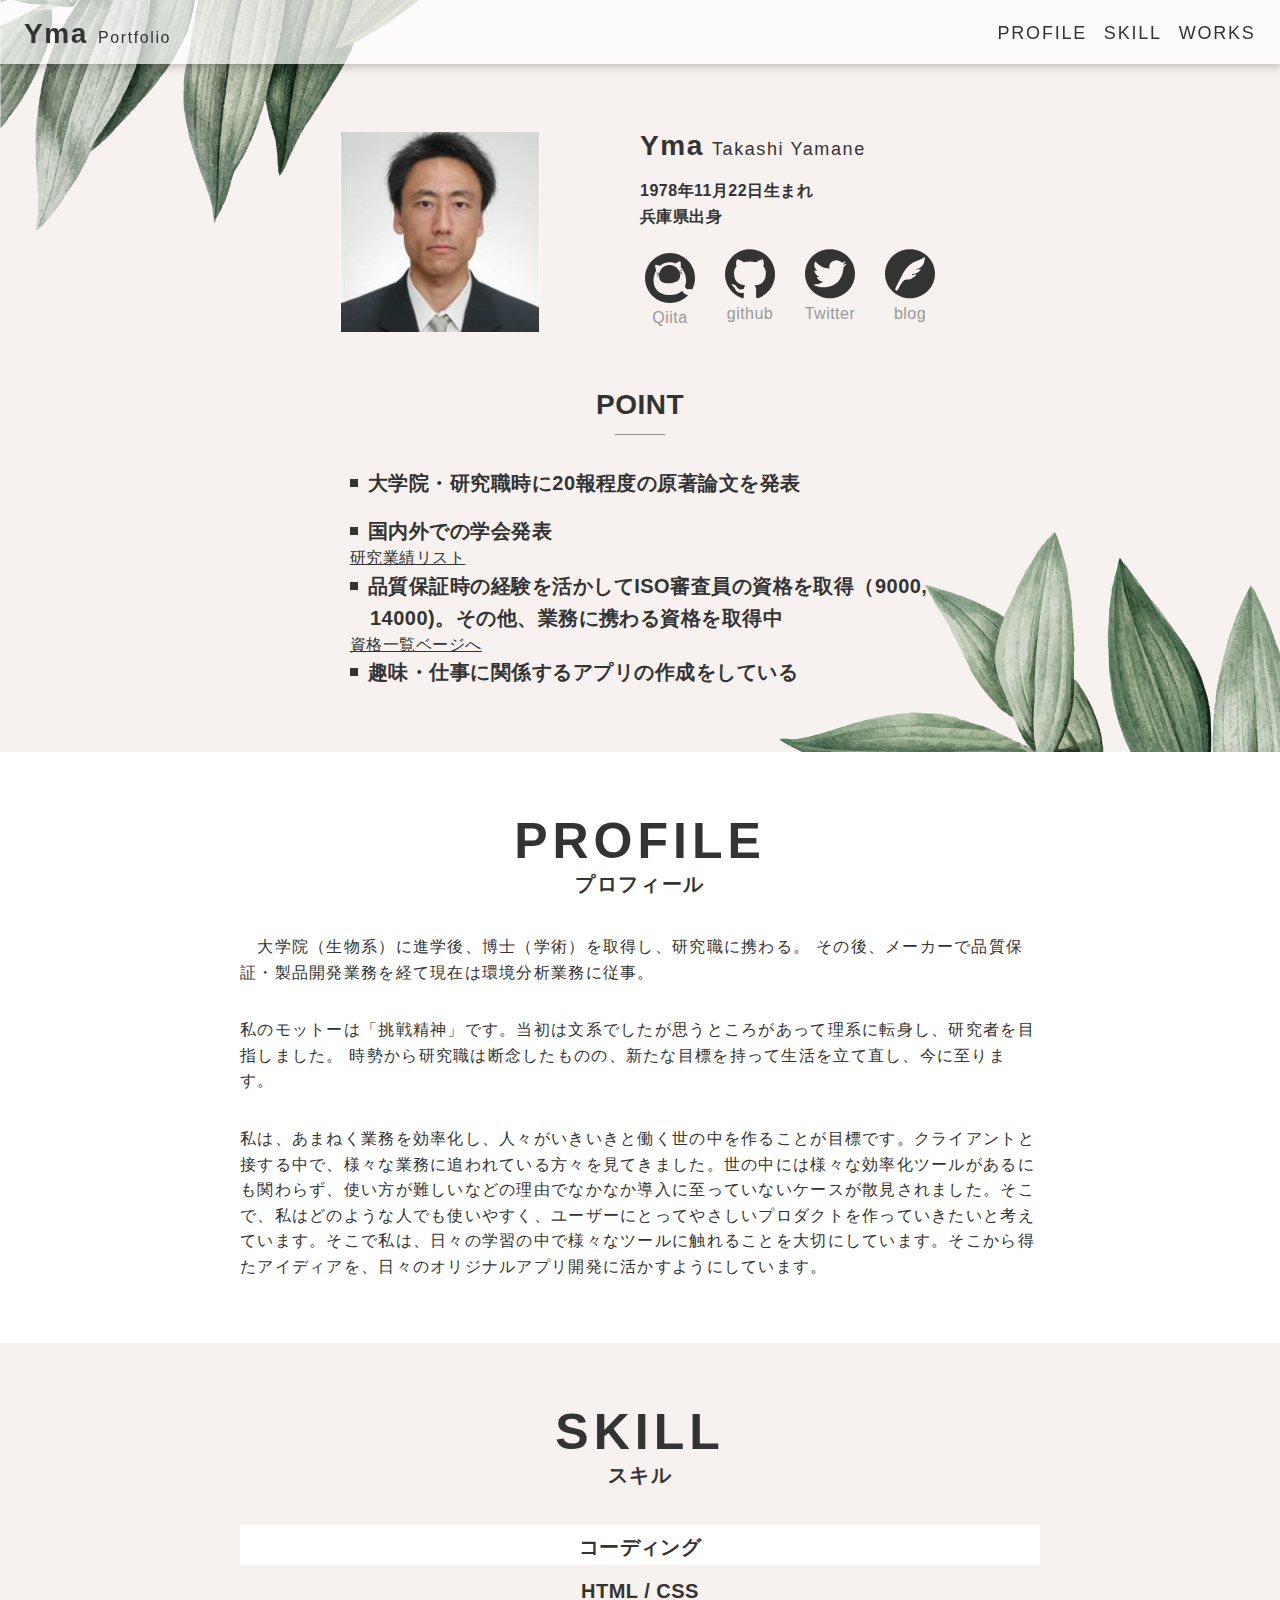
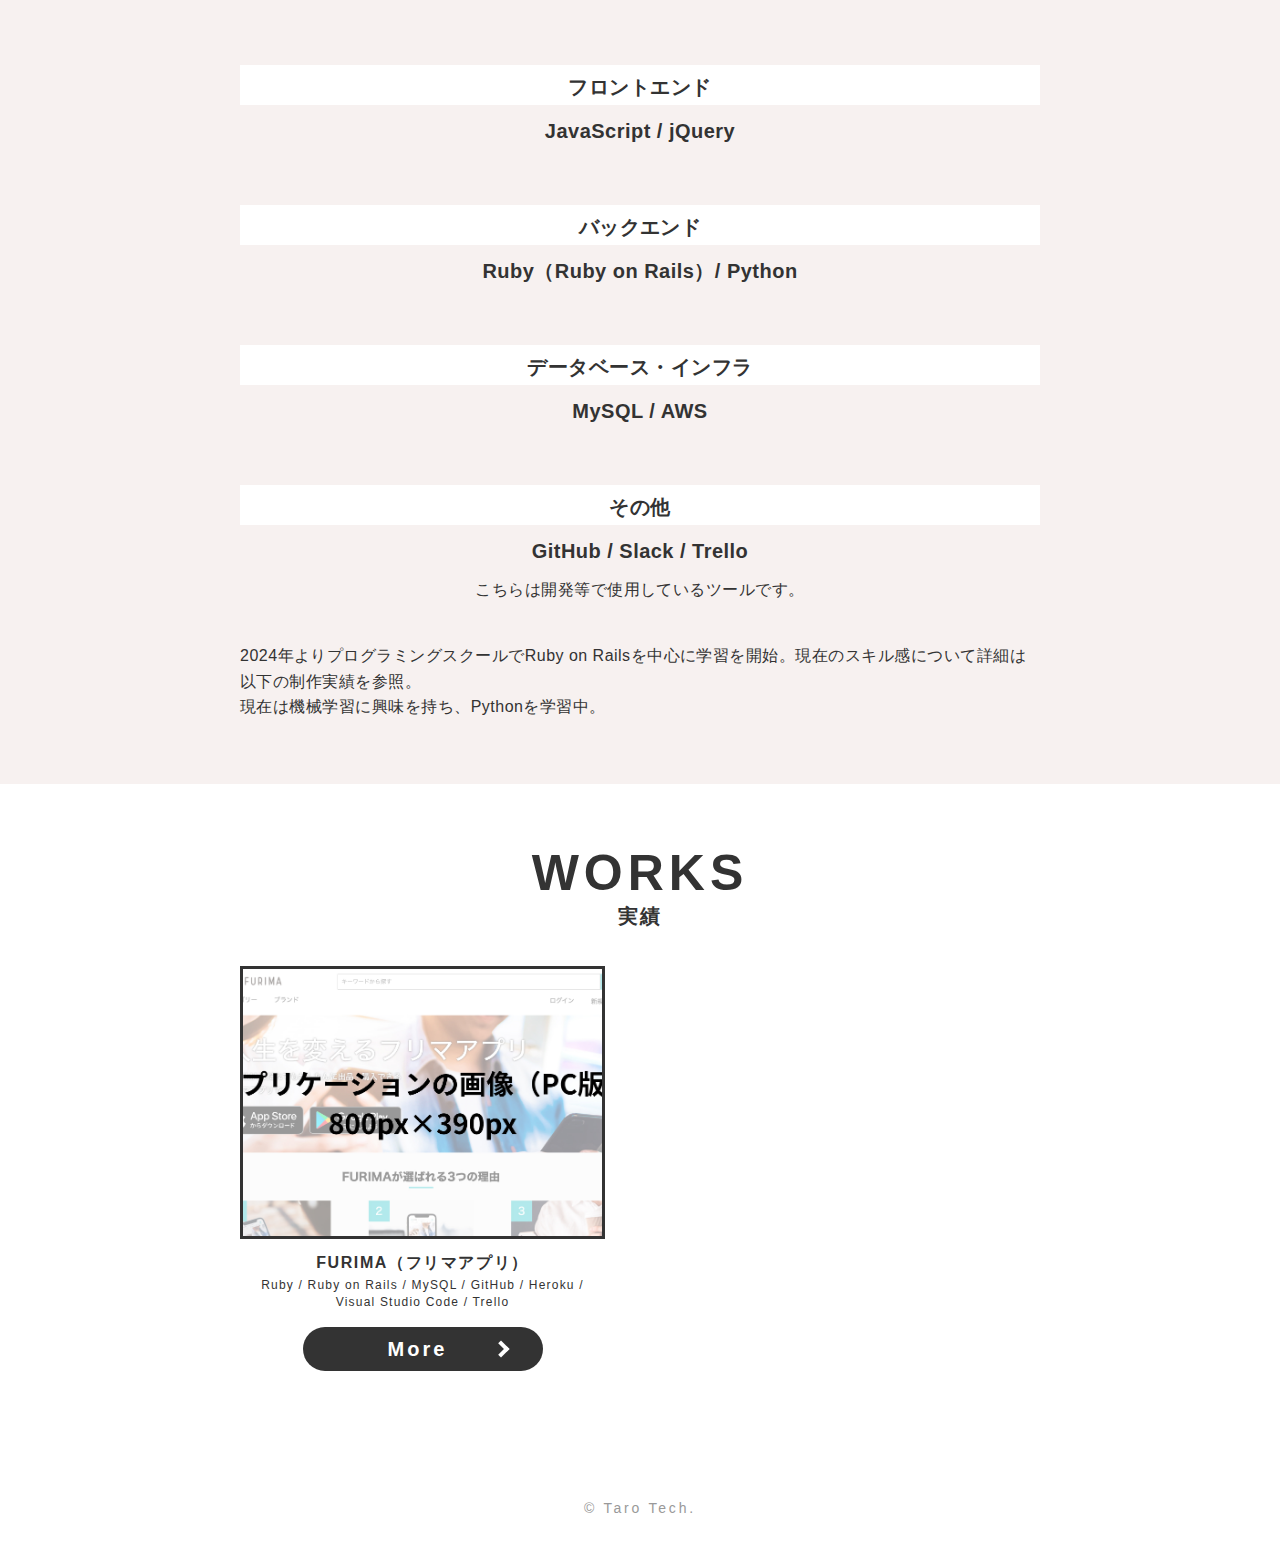
==== index.html @ 39c18026 "no original app" ====
<!DOCTYPE html>
<html>
  <head>
    <meta charset="utf-8">
    <title>Yma's ポートフォリア</title>
    <meta name="viewport" content="width=device-width, initial-scale=1.0">
    <link rel="stylesheet" href="css/style.css"/>
  </head>
  <body>
    <header id="header" class="header">
      <div class="header__logo">
          <h1>
            <a href="index.html">
              <!-- 記載番号：1 -->
              <span class="header__logo-title">Yma</span>
              <span class="header__logo-sub">Portfolio</span>
            </a>
          </h1>
        </div>
        <div class="header__hamburger">
          <i></i>
        </div>
        <nav class="header__gnav">
          <ul class="header__gnav-list">
            <li class="header__gnav-item"><a href="#a-profile">PROFILE</a></li>
            <li class="header__gnav-item"><a href="#a-skill">SKILL</a></li>
            <li class="header__gnav-item"><a href="#a-works">WORKS</a></li>
          </ul>
        </nav>
    </header>
    <main>
      <div class="firstview firstview-bg">
        <div class="firstview__inner">
          <div class="firstview__main">
            <div class="firstview__main-pict obj-fit-img">
              <!-- imagesに配置した、プロフィール画像のパスを記載する -->
              <img src="./images/mypic.jpg">
            </div>
            <div class="firstview__info">
              <h2>
                <!-- 記載番号：2 -->
                <span class="firstview__info-name">Yma </span>
                <!-- 記載番号：3 -->
                <span class="firstview__info-name-sm">Takashi Yamane</span>
              </h2>
              <ul class="firstview__info-origin-list">
                <!-- 記載番号：4 -->
                <li class="firstview__info-origin-item">1978年11月22日生まれ</li>
                <!-- 記載番号：5 -->
                <li class="firstview__info-origin-item">兵庫県出身</li>
              </ul>
              <ul class="firstview__info-account-list">
                <li class="firstview__info-account-item">
                  <!-- 記載番号：6 -->
                  <a href="https://qiita.com/foxtail1122" target="_blank">
                    <img src="./images/icon-firstview-info-qiita.svg" class="firstview__info-account-pict">
                    <span  class="firstview__info-account-name">Qiita</span>
                  </a>
                </li>
                <li class="firstview__info-account-item">
                  <!-- 記載番号：7 -->
                  <a href="https://github.com/foxtail1122" target="_blank">
                    <img src="./images/icon-firstview-info-github.svg" class="firstview__info-account-pict">
                    <span  class="firstview__info-account-name">github</span>
                  </a>
                </li>
                <li class="firstview__info-account-item">
                  <!-- 記載番号：8 -->
                  <a href="https://twitter.com/home?lang=ja" target="_blank">
                    <img src="./images/icon-firstview-info-twitter.svg" class="firstview__info-account-pict">
                    <span  class="firstview__info-account-name">Twitter</span>
                  </a>
                </li>
                <li class="firstview__info-account-item">
                  <!-- 記載番号：9 -->
                  <a href="__URL__" target="_blank">
                    <img src="./images/icon-firstview-info-blog.svg" class="firstview__info-account-pict">
                    <span  class="firstview__info-account-name">blog</span>
                  </a>
                </li>
              </ul>
            </div>
          </div>
          <div class="firstview__point">
            <div class="firstview__point-heading">
              <h3>POINT</h3>
            </div>
            <ul class="firstview__point-list">
              <!-- 記載番号：10 -->
              <li class="firstview__point-item">大学院・研究職時に20報程度の原著論文を発表</li>
              <li class="firstview__point-item">国内外での学会発表</li><a href="materials/paperlist.pdf" target="_blank">研究業績リスト</a>
              <li class="firstview__point-item">品質保証時の経験を活かしてISO審査員の資格を取得（9000, 14000)。その他、業務に携わる資格を取得中</li>
              <a href="materials/qualifies.html">資格一覧ベージへ</a>
              <li class="firstview__point-item">趣味・仕事に関係するアプリの作成をしている</li>
            </ul>
          </div>
        </div>
      </div>
      <section id="a-profile" class="profile">
        <div class="section-inner">
          <div class="heading">
            <h2>PROFILE<span>プロフィール</span></h2>
          </div>
          <div class="contents">
            <!-- 記載番号：11 -->
            <div class="profile__text-area">
              <p>
              　大学院（生物系）に進学後、博士（学術）を取得し、研究職に携わる。
                その後、メーカーで品質保証・製品開発業務を経て現在は環境分析業務に従事。
              </p>
              <p> 
                私のモットーは「挑戦精神」です。当初は文系でしたが思うところがあって理系に転身し、研究者を目指しました。
                時勢から研究職は断念したものの、新たな目標を持って生活を立て直し、今に至ります。
              </p>
              <p>
                私は、あまねく業務を効率化し、人々がいきいきと働く世の中を作ることが目標です。クライアントと接する中で、様々な業務に追われている方々を見てきました。世の中には様々な効率化ツールがあるにも関わらず、使い方が難しいなどの理由でなかなか導入に至っていないケースが散見されました。そこで、私はどのような人でも使いやすく、ユーザーにとってやさしいプロダクトを作っていきたいと考えています。そこで私は、日々の学習の中で様々なツールに触れることを大切にしています。そこから得たアイディアを、日々のオリジナルアプリ開発に活かすようにしています。
              </p>
            </div>
          </div>
        </div>
      </section>
      <section id="a-skill" class="skill">
        <div class="section-inner">
          <div class="heading">
            <h2>SKILL<span>スキル</span></h2>
          </div>
          <div class="contents">
            <ul class="skill__list">
              <!-- 記載番号：12 -->
              <li class="skill__item">
                <h3>コーディング</h3>
                <h4>HTML / CSS</h4>
                <!-- <p>補足事項がある場合は、ここにp要素を用いて記載します。</p> -->
              </li>
              <!-- 記載番号：13 -->
              <li class="skill__item">
                <h3>フロントエンド</h3>
                <h4>JavaScript / jQuery</h4>
              </li>
              <!-- 記載番号：14 -->
              <li class="skill__item">
                <h3>バックエンド</h3>
                <h4>Ruby（Ruby on Rails）/ Python</h4>
              </li>
              <!-- 記載番号：15 -->
              <li class="skill__item">
                <h3>データベース・インフラ</h3>
                <h4>MySQL / AWS </h4>
              </li>
              <!-- 記載番号：16 -->
              <li class="skill__item">
                <h3>その他</h3>
                <h4>GitHub / Slack / Trello</h4>
                <p>
                  こちらは開発等で使用しているツールです。
                </p>
              </li>
            </ul>
          </div>
          <!-- 記載番号：17 -->
          <div class="skill__text-area">
            <p>
              2024年よりプログラミングスクールでRuby on Railsを中心に学習を開始。現在のスキル感について詳細は以下の制作実績を参照。
              <br>
              現在は機械学習に興味を持ち、Pythonを学習中。
            </p>
          </div>
        </div>
      </section>
      <section id="a-works" class="works">
        <div class="section-inner">
          <div class="heading">
            <h2>WORKS<span>実績</span></h2>
          </div>
          <div class="contents">
            <ul class="works__list">
              <li class="works__item">
                <div class="works__item-pict">
                  <!-- images/01に配置した、FURIMAの画像（PC版）のパスを記載する -->
                  <a href="works/01.html" style="background-image:url('./images/work/01/pict-work01-firstview_pc.jpg');"></a>
                </div>
                <div class="works__item-text-block">
                  <!-- 記載番号：18 -->
                  <h3>FURIMA（フリマアプリ）</h3>
                  <!-- 記載番号：19 -->
                  <p>Ruby / Ruby on Rails / MySQL / GitHub / Heroku / Visual Studio Code / Trello</p>
                </div>
                <div class="works__item-btn-block">
                  <a href="works/01.html" class="button">More</a>
                </div>
              </li>
            </ul>
          </div>
        </div>
      </section>
    </main>
    <!-- 記載番号：1 -->
    <footer id="footer" class="footer"><p>&copy; Taro Tech.</p></footer>
    <script src="https://cdn.jsdelivr.net/npm/jquery@3/dist/jquery.min.js"></script>
    <script type="text/javascript" src="js/ofi.min.js"></script>
    <script type="text/javascript" src="js/script.js"></script>
  </body>
</html>
---- css/style.css ----
html,body,div,span,applet,object,iframe,h1,h2,h3,h4,h5,h6,p,blockquote,pre,a,abbr,acronym,address,big,cite,code,del,dfn,em,img,ins,kbd,q,s,samp,small,strike,strong,sub,sup,tt,var,b,u,i,center,dl,dt,dd,ol,ul,li,fieldset,form,label,legend,table,caption,tbody,tfoot,thead,tr,th,td,article,aside,canvas,details,embed,figure,figcaption,footer,header,hgroup,menu,nav,output,ruby,section,summary,time,mark,audio,video{margin:0;padding:0;border:0;font-size:100%;font:inherit;vertical-align:baseline}article,aside,details,figcaption,figure,footer,header,hgroup,menu,nav,section{display:block}body{line-height:1}ol,ul{list-style:none}blockquote,q{quotes:none}blockquote:before,blockquote:after,q:before,q:after{content:'';content:none}table{border-collapse:collapse;border-spacing:0}*,::before,::after{-webkit-box-sizing:border-box;box-sizing:border-box;background-repeat:no-repeat}::before,::after{text-decoration:inherit;vertical-align:inherit}html{cursor:default;line-height:1.5;-moz-tab-size:4;-o-tab-size:4;tab-size:4;-webkit-tap-highlight-color:transparent;-ms-text-size-adjust:100%;-webkit-text-size-adjust:100%;word-break:break-word}body{margin:0}h1{font-size:2em;margin:0.67em 0}dl dl,dl ol,dl ul,ol dl,ul dl{margin:0}ol ol,ol ul,ul ol,ul ul{margin:0}hr{color:inherit;height:0;overflow:visible}main{display:block}nav ol,nav ul{list-style:none;padding:0}pre{font-family:monospace, monospace;font-size:1em;overflow:auto;-ms-overflow-style:scrollbar}a{background-color:transparent}abbr[title]{text-decoration:underline;-webkit-text-decoration:underline dotted;text-decoration:underline dotted}b,strong{font-weight:bolder}code,kbd,samp{font-family:monospace, monospace;font-size:1em}small{font-size:80%}audio,canvas,iframe,img,svg,video{vertical-align:middle}audio,video{display:inline-block}audio:not([controls]){display:none;height:0}iframe{border-style:none}img{border-style:none}svg:not([fill]){fill:currentColor}svg:not(:root){overflow:hidden}table{border-collapse:collapse;border-color:inherit;text-indent:0}button,input,select{margin:0}button{overflow:visible;text-transform:none}button,[type="button"],[type="reset"],[type="submit"]{-webkit-appearance:button}fieldset{border:1px solid #a0a0a0;padding:0.35em 0.75em 0.625em}input{overflow:visible}legend{color:inherit;display:table;max-width:100%;white-space:normal}progress{display:inline-block;vertical-align:baseline}select{text-transform:none}textarea{margin:0;overflow:auto;resize:vertical;resize:block}[type="checkbox"],[type="radio"]{padding:0}[type="search"]{-webkit-appearance:textfield;outline-offset:-2px}::-webkit-inner-spin-button,::-webkit-outer-spin-button{height:auto}::-webkit-input-placeholder{color:inherit;opacity:0.54}::-webkit-search-decoration{-webkit-appearance:none}::-webkit-file-upload-button{-webkit-appearance:button;font:inherit}::-moz-focus-inner{border-style:none;padding:0}:-moz-focusring{outline:1px dotted ButtonText}:-moz-ui-invalid{box-shadow:none}details{display:block}dialog{background-color:white;border:solid;color:black;display:block;height:-moz-fit-content;height:-webkit-fit-content;height:fit-content;left:0;margin:auto;padding:1em;position:absolute;right:0;width:-moz-fit-content;width:-webkit-fit-content;width:fit-content}dialog:not([open]){display:none}summary{display:list-item}canvas{display:inline-block}template{display:none}a,area,button,input,label,select,summary,textarea,[tabindex]{-ms-touch-action:manipulation}[hidden]{display:none}[aria-busy="true"]{cursor:progress}[aria-controls]{cursor:pointer}[aria-disabled="true"],[disabled]{cursor:not-allowed}[aria-hidden="false"][hidden]{display:initial}[aria-hidden="false"][hidden]:not(:focus){clip:rect(0, 0, 0, 0);position:absolute}html{text-rendering:optimizeLegibility;height:100%;-webkit-box-sizing:border-box;box-sizing:border-box;font-size:62.5%}body{font-family:"Avenir","ヒラギノ角ゴ Pro","Hiragino Kaku Gothic Pro","Meiryo UI","メイリオ",Meiryo,"ＭＳ Ｐゴシック","MS PGothic",sans-serif;font-size:1.6rem;font-weight:400;line-height:1.4;letter-spacing:.03em;color:#333}a{text-decoration:underline;color:#333;-webkit-transition:.2s;transition:.2s}a:hover,a:active,a:focus{text-decoration:none}img{width:100%}img[src*="_pc"]{display:block;width:100%}@media screen and (max-width: 599px){img[src*="_pc"]{display:none}}img[src*="_sp"]{display:none}@media screen and (max-width: 599px){img[src*="_sp"]{display:block;width:100%}}.show-pc{display:block !important}@media screen and (max-width: 599px){.show-pc{display:none !important}}.show-sp{display:none !important}@media screen and (max-width: 599px){.show-sp{display:block !important}}section{padding:64px 3%}@media screen and (max-width: 599px){section{padding:40px 5%}}section:nth-of-type(2n){background-color:#F7F1F0}.section-inner{width:100%;max-width:800px;margin:0 auto}.heading h2{font-size:5rem;font-weight:800;text-align:center;letter-spacing:.1em;line-height:1}@media screen and (max-width: 599px){.heading h2{font-size:3rem}}.heading h2 span{display:block;margin:8px 0 0 0;font-size:2rem;letter-spacing:.08em;line-height:1}@media screen and (max-width: 599px){.heading h2 span{font-size:1.2rem}}.contents{margin:40px 0 0 0}@media screen and (max-width: 599px){.contents{margin:24px 0 0 0}}.bg-primary-color{background-color:#F7F1F0}.button{display:inline-block;position:relative;width:100%;max-width:240px;margin:0 auto;padding:.6em 3em .6em 2.5em;background:#333;border:0;border-radius:100px;text-align:center;color:#fff;font-size:2rem;font-weight:700;letter-spacing:.15em;line-height:1;text-decoration:none;-webkit-transition:.2s;transition:.2s;cursor:pointer}@media screen and (max-width: 767px){.button{padding:.6em 3em .6em 2.5em}}.button:after{content:"";position:absolute;top:50%;right:1.8em;width:.6em;height:.6em;border-top:4px solid #fff;border-right:4px solid #fff;-webkit-transition:.2s;transition:.2s;-webkit-transform:translateY(-50%) rotate(45deg);-ms-transform:translateY(-50%) rotate(45deg);transform:translateY(-50%) rotate(45deg)}.button:hover{opacity:.8}.button:hover:after{right:1.6em}.obj-fit-img img{font-family:"object-fit:cover";-o-object-fit:cover;object-fit:cover}.header{position:fixed;width:100%;padding:20px 24px 16px;background:rgba(255,255,255,0.7);-webkit-box-shadow:2px 2px 10px rgba(0,0,0,0.25);box-shadow:2px 2px 10px rgba(0,0,0,0.25);z-index:100;display:-webkit-box;display:-ms-flexbox;display:flex;-webkit-box-pack:justify;-ms-flex-pack:justify;justify-content:space-between;-webkit-box-align:center;-ms-flex-align:center;align-items:center}.header__logo h1{font-size:1.6rem;font-weight:400;letter-spacing:.1em;line-height:1;margin:0}.header__logo h1 a{text-decoration:none;-webkit-transition:.2s;transition:.2s}.header__logo h1 a:hover{opacity:.8}.header__logo-title{font-size:2.8rem;font-weight:900}@media screen and (max-width: 599px){.header__logo-title{font-size:2.4rem}}.header__logo-sub{margin:0 0 0 4px}@media screen and (max-width: 599px){.header__logo-sub{font-size:1.4rem}}@media screen and (max-width: 599px){.header__gnav{position:absolute;top:0;left:50%;-webkit-transform:translateX(-50%);-ms-transform:translateX(-50%);transform:translateX(-50%);width:100vw;height:100vh;background:#fff;z-index:110;opacity:0;-webkit-transition:visibility 0.5s, opacity 0.5s;transition:visibility 0.5s, opacity 0.5s;visibility:hidden}}.header__gnav-list{display:-webkit-box;display:-ms-flexbox;display:flex}@media screen and (max-width: 599px){.header__gnav-list{-ms-flex-wrap:wrap;flex-wrap:wrap}}@media screen and (max-width: 599px){.header__gnav-item{width:100%;margin:80px 0 0 0;padding:24px 0;text-align:center}}.header__gnav-item+.header__gnav-item{margin:0 0 0 16px}@media screen and (max-width: 599px){.header__gnav-item+.header__gnav-item{margin:0}}.header__gnav-item a{position:relative;font-size:1.8rem;letter-spacing:.1em;text-decoration:none;padding:0 .02em}@media screen and (max-width: 599px){.header__gnav-item a{display:block;font-size:2.4rem;letter-spacing:.15em}}.header__gnav-item a:before{content:'';position:absolute;left:0;bottom:-2px;width:0%;height:1px;background:#333;z-index:-1;-webkit-transition:all .3s;transition:all .3s}@media screen and (max-width: 599px){.header__gnav-item a:before{content:none}}.header__gnav-item a:hover:before{width:100%}.header .header__hamburger{display:none}@media screen and (max-width: 599px){.header .header__hamburger{z-index:100;position:relative;display:block;height:32px;width:32px;z-index:150}}.header .header__hamburger:hover{cursor:pointer}.header .header__hamburger>i{position:absolute;width:100%;height:3px;top:50%;left:50%;background-color:#333;pointer-events:auto;-webkit-transform:translateX(-50%) translateY(-50%);-ms-transform:translateX(-50%) translateY(-50%);transform:translateX(-50%) translateY(-50%)}.header .header__hamburger>i:before,.header .header__hamburger>i:after{position:absolute;display:block;width:100%;height:3px;left:50%;background-color:#333;content:"";-webkit-transition:-webkit-transform 0.35s;transition:-webkit-transform 0.35s;transition:transform 0.35s;transition:transform 0.35s, -webkit-transform 0.35s;-webkit-transform-origin:50% 50%;-ms-transform-origin:50% 50%;transform-origin:50% 50%}.header .header__hamburger>i:before{-webkit-transform:translate(-50%, -12px);-ms-transform:translate(-50%, -12px);transform:translate(-50%, -12px)}.header .header__hamburger>i:after{-webkit-transform:translate(-50%, 12px);-ms-transform:translate(-50%, 12px);transform:translate(-50%, 12px)}.header .header__hamburger.is-active>i{background-color:transparent}.header .header__hamburger.is-active>i:before{-webkit-transform:translate(-50%, -50%) rotate(45deg);-ms-transform:translate(-50%, -50%) rotate(45deg);transform:translate(-50%, -50%) rotate(45deg)}.header .header__hamburger.is-active>i:after{-webkit-transform:translate(-50%, -50%) rotate(-45deg);-ms-transform:translate(-50%, -50%) rotate(-45deg);transform:translate(-50%, -50%) rotate(-45deg)}@media screen and (max-width: 599px){.header .header__hamburger.is-active ~ .header__gnav{display:block;visibility:visible;opacity:1}}.footer{padding:0 5% 40px;color:#999;font-size:1.4rem;text-align:center;letter-spacing:.2em}@media screen and (max-width: 767px){.footer{padding:24px 5% 24px}}.firstview{padding:132px 5% 64px;background:#F7F1F0;overflow:hidden}@media screen and (max-width: 599px){.firstview{padding:132px 5% 80px}}.firstview-bg{position:relative;background:#F7F1F0;background-repeat:no-repeat, no-repeat;background-size:cover}.firstview-bg:before{content:"";position:absolute;width:500px;height:230px;background:url("../images/bg-firstview-left_pc.png") no-repeat border-box left top/contain;top:0;left:0}@media screen and (max-width: 599px){.firstview-bg:before{width:240px;height:140px;background:url("../images/bg-firstview-left_sp.png") no-repeat border-box left top/contain}}.firstview-bg:after{content:"";position:absolute;width:500px;height:220px;background:url("../images/bg-firstview-right_pc.png") no-repeat border-box right bottom/contain;bottom:0;right:0}@media screen and (max-width: 599px){.firstview-bg:after{width:200px;height:100px;background:url("../images/bg-firstview-right_sp.png") no-repeat border-box right bottom/contain}}.firstview__inner{position:relative;margin:0 auto;z-index:50}.firstview__main{display:-webkit-box;display:-ms-flexbox;display:flex;-webkit-box-pack:center;-ms-flex-pack:center;justify-content:center}@media screen and (max-width: 599px){.firstview__main{-webkit-box-orient:vertical;-webkit-box-direction:normal;-ms-flex-direction:column;flex-direction:column;-webkit-box-align:center;-ms-flex-align:center;align-items:center}}.firstview__main-pict img{width:200px;height:200px}@media screen and (max-width: 599px){.firstview__main-pict img{width:140px;height:140px}}.firstview__info{display:-webkit-box;display:-ms-flexbox;display:flex;-webkit-box-orient:vertical;-webkit-box-direction:normal;-ms-flex-direction:column;flex-direction:column;-webkit-box-pack:center;-ms-flex-pack:center;justify-content:center;margin:0 0 30px 100px}@media screen and (max-width: 1024px){.firstview__info{margin:0 0 30px 40px}}@media screen and (max-width: 599px){.firstview__info{margin:24px 0 0 0}}.firstview__info h2{display:-webkit-box;display:-ms-flexbox;display:flex;-webkit-box-align:baseline;-ms-flex-align:baseline;align-items:baseline;letter-spacing:.1em;line-height:1;margin:0}@media screen and (max-width: 767px){.firstview__info h2{-ms-flex-wrap:wrap;flex-wrap:wrap}}@media screen and (max-width: 599px){.firstview__info h2{text-align:center}}.firstview__info-name{font-size:2.8rem;font-weight:900}@media screen and (max-width: 599px){.firstview__info-name{font-size:2.6rem;width:100%}}.firstview__info-name-sm{margin:0 0 0 8px;font-size:1.8rem;font-weight:300}@media screen and (max-width: 767px){.firstview__info-name-sm{width:100%;margin:8px 0 0 0;text-align:left}}@media screen and (max-width: 599px){.firstview__info-name-sm{text-align:center;letter-spacing:.08em}}.firstview__info-origin-list{margin:16px 0 0 0}@media screen and (max-width: 599px){.firstview__info-origin-list{text-align:center}}.firstview__info-origin-item{margin:4px 0 0 0;font-weight:700}.firstview__info-account-list{display:-webkit-box;display:-ms-flexbox;display:flex;margin:20px 0 0 0}@media screen and (max-width: 599px){.firstview__info-account-list{-webkit-box-pack:center;-ms-flex-pack:center;justify-content:center}}.firstview__info-account-item{max-width:60px;margin:4px 0 0 0;text-align:center}.firstview__info-account-item+.firstview__info-account-item{margin:0 0 0 20px}@media screen and (max-width: 599px){.firstview__info-account-item+.firstview__info-account-item{margin:0 0 0 16px}}.firstview__info-account-item a{display:block;-webkit-transition:.2s;transition:.2s}.firstview__info-account-item a:hover{opacity:.8}.firstview__info-account-item a .firstview__info-account-pict{max-width:50px}.firstview__info-account-item a .firstview__info-account-name{display:inline-block;margin:4px 0 0 0;color:#999}.firstview__point{max-width:640px;margin:32px auto 0}.firstview__point-heading{text-align:center}.firstview__point-heading h3{position:relative;font-size:2.8rem;font-weight:800;line-height:1;padding:0 0 16px 0}.firstview__point-heading h3:before{content:"";position:absolute;left:50%;bottom:0;display:inline-block;width:50px;height:1px;-webkit-transform:translate(-50%);-ms-transform:translate(-50%);transform:translate(-50%);background-color:#333;opacity:.5}.firstview__point-list{display:-webkit-box;display:-ms-flexbox;display:flex;-webkit-box-orient:vertical;-webkit-box-direction:normal;-ms-flex-direction:column;flex-direction:column;margin:32px 0 0 30px}@media screen and (max-width: 599px){.firstview__point-list{margin:16px 0 0 0}}.firstview__point-item{width:auto;padding-left:1em;text-indent:-1em;font-size:2rem;font-weight:700;line-height:1.6;text-shadow:1px 0 0 #F7F1F0,1px 1px 0 #F7F1F0,0 1px 0 #F7F1F0,-1px 1px 0 #F7F1F0,-1px 0 0 #F7F1F0,-1px -1px 0 #F7F1F0,0 -1px 0 #F7F1F0,1px -1px 0 #F7F1F0}@media screen and (max-width: 599px){.firstview__point-item{font-size:1.8rem}}.firstview__point-item+.firstview__point-item{margin:16px 0 0 0}@media screen and (max-width: 599px){.firstview__point-item+.firstview__point-item{margin:8px 0 0 0}}.firstview__point-item::before{content:"";width:8px;height:8px;display:inline-block;background-color:#333;position:relative;top:-3px;margin-right:10px}.profile__text-area p{font-weight:400;line-height:1.6;letter-spacing:.08em}.profile__text-area p+p{margin:32px 0 0 0}@media screen and (max-width: 599px){.profile__text-area p+p{margin:16px 0 0 0}}.skill__item{text-align:center}.skill__item+.skill__item{margin:64px 0 0 0}@media screen and (max-width: 599px){.skill__item+.skill__item{margin:32px 0 0 0}}.skill__item h3{padding:12px 3% 8px;background-color:#fff;font-size:2rem;line-height:1;font-weight:700}@media screen and (max-width: 599px){.skill__item h3{font-size:1.8rem}}.skill__item h4{margin:16px 0 0 0;font-size:2rem;line-height:1;font-weight:700}@media screen and (max-width: 599px){.skill__item h4{margin:20px 0 0 0}}.skill__item p{margin:16px 0 0 0;line-height:1.6}@media screen and (max-width: 599px){.skill__item p{margin:12px 0 0 0;padding:0 3%;font-size:1.4rem}}.skill__item p+P{margin:4px 0 0 0}.skill__text-area{margin:40px 0 0 0}@media screen and (max-width: 599px){.skill__text-area{margin:24px 0 0 0}}.skill__text-area p{line-height:1.6}@media screen and (max-width: 599px){.skill__text-area p{font-size:1.5rem}}.skill__text-area p+p{margin:24px 0 0 0}@media screen and (max-width: 599px){.skill__text-area p+p{margin:8px 0 0 0}}.works__list{display:-webkit-box;display:-ms-flexbox;display:flex;-ms-flex-wrap:wrap;flex-wrap:wrap}.works__item{width:calc(1 / 2 * 100% - 35px);margin:0 0 64px 0}@media screen and (max-width: 1024px){.works__item{width:calc(1 / 2 * 100% - 20px);margin:0 0 40px 0}}@media screen and (max-width: 767px){.works__item{width:calc(1 / 2 * 100% - 12px)}}@media screen and (max-width: 599px){.works__item{width:100%;margin:0}}.works__item:nth-child(2n){margin:0 0 0 70px}@media screen and (max-width: 1024px){.works__item:nth-child(2n){margin:0 0 0 40px}}@media screen and (max-width: 767px){.works__item:nth-child(2n){margin:0 0 0 24px}}@media screen and (max-width: 599px){.works__item+.works__item{margin:48px 0 0 0}}.works__item-pict{border:3px solid #333;overflow:hidden}.works__item-pict a{display:block;padding:calc(272 / 365 * 100% / 2);background:no-repeat;background-size:cover;background-position:center}.works__item-pict a img{padding:100%;-webkit-transition:.2s;transition:.2s}.works__item-pict a:hover{-webkit-transform:scale(1.1, 1.1);-ms-transform:scale(1.1, 1.1);transform:scale(1.1, 1.1)}.works__item-pict a:hover img{-webkit-transform:scale(1.1, 1.1);-ms-transform:scale(1.1, 1.1);transform:scale(1.1, 1.1)}.works__item-text-block{text-align:center;margin:12px 0 0 0;padding:0 .5em}.works__item-text-block h3{font-size:1.6rem;font-weight:700;letter-spacing:0.1em;line-height:1.5}@media screen and (max-width: 599px){.works__item-text-block h3{font-size:2rem}}.works__item-text-block p{margin:2px 0 0 0;font-size:1.2rem;letter-spacing:.1em}@media screen and (max-width: 599px){.works__item-text-block p{font-size:1.4rem}}.works__item-btn-block{display:-webkit-box;display:-ms-flexbox;display:flex;-webkit-box-pack:center;-ms-flex-pack:center;justify-content:center;margin:16px 0 0 0}.p-work-firstview .section-inner{padding:64px 0 0}@media screen and (max-width: 599px){.p-work-firstview .section-inner{padding:80px 0 0}}.p-work-firstview h2{padding:14px 16px 8px;background:#F7F1F0;font-size:3.2rem;font-weight:800;text-align:center;letter-spacing:.1em}@media screen and (max-width: 599px){.p-work-firstview h2{font-size:2.6rem}}.p-work-firstview__pict{margin:20px 0 0 0;border:3px solid #333}.p-work-firstview__text-area{margin:24px 0 0 0;text-align:center}@media screen and (max-width: 599px){.p-work-firstview__text-area{margin:16px 0 0 0}}.p-work-firstview__text-area h3{font-size:2.6rem;font-weight:700;line-height:1.6}.p-work-firstview__text{margin:6px 0 0 0;line-height:1.6}.p-work-firstview__text-link{display:-webkit-box;display:-ms-flexbox;display:flex;-webkit-box-pack:center;-ms-flex-pack:center;justify-content:center;-webkit-box-align:start;-ms-flex-align:start;align-items:flex-start;margin:8px 0 0 0}.p-work-firstview__text-link:before{content:"";display:inline-block;width:20px;height:20px;background-image:url("../images/icon-firstview-info-github.svg");background-size:contain;vertical-align:bottom;margin:0 8px 0 0}.p-work-summary__item{text-align:center}.p-work-summary__item+.p-work-summary__item{margin:64px 0 0 0}@media screen and (max-width: 599px){.p-work-summary__item+.p-work-summary__item{margin:32px 0 0 0}}.p-work-summary__item h3{padding:12px 3% 8px;font-size:2.6rem;line-height:1;font-weight:700;background-color:#fff}@media screen and (max-width: 599px){.p-work-summary__item h3{font-size:2.2rem}}.p-work-summary__item h4{margin:32px 0 0 0;font-size:2rem;line-height:1;font-weight:700}@media screen and (max-width: 599px){.p-work-summary__item h4{margin:20px 0 0 0;font-size:2rem}}.p-work-summary__item h4+.p-work-summary__item-table{margin:4px auto 0}@media screen and (max-width: 599px){.p-work-summary__item h4+.p-work-summary__item-table{margin:8px auto 0}}.p-work-summary__item-table{width:100%;max-width:600px;margin:25px auto 0}.p-work-summary__item-table+h4{margin:40px 0 0 0}@media screen and (max-width: 599px){.p-work-summary__item-table tr{display:-webkit-box;display:-ms-flexbox;display:flex;-ms-flex-wrap:wrap;flex-wrap:wrap}}.p-work-summary__item-table tr+tr{padding:15px 0 0}.p-work-summary__item-table th{width:calc(1 / 3 * 100%);padding:15px 0 10px;border-bottom:3px solid rgba(51,51,51,0.5);font-size:2rem;font-weight:700;text-align:center}@media screen and (max-width: 599px){.p-work-summary__item-table th{width:100%;padding:0;border-bottom:none;font-size:1.8rem}}.p-work-summary__item-table td{width:calc(2 / 3 * 100%);padding:0 0 0 60px;border-bottom:1px solid rgba(51,51,51,0.5);font-size:2rem;text-align:left}@media screen and (max-width: 599px){.p-work-summary__item-table td{width:100%;padding:4px 0 8px;font-size:1.6rem;text-align:center}}.p-work-summary__item-table td a{text-decoration-thickness:1px}.p-work-outline__text p+p{margin:16px 0 0 0}@media screen and (max-width: 599px){.p-work-outline__text p+p{margin:12px 0 0 0}}.p-work-about__item+.p-work-about__item{margin:52px 0 0 0}@media screen and (max-width: 599px){.p-work-about__item+.p-work-about__item{margin:32px 0 0 0}}.p-work-about__item h3{padding:12px 3% 8px;background-color:#fff;font-size:2.6rem;line-height:1;font-weight:700;text-align:center}@media screen and (max-width: 599px){.p-work-about__item h3{font-size:1.8rem}}.p-work-about__item-block{margin:24px 0 0 0;padding:0 16px 0}@media screen and (max-width: 599px){.p-work-about__item-block{margin:18px 0 0 0;padding:0 8px 0}}.p-work-about__item-block-2column{display:-webkit-box;display:-ms-flexbox;display:flex;-webkit-box-pack:center;-ms-flex-pack:center;justify-content:center;margin:36px 0 0 0}@media screen and (max-width: 599px){.p-work-about__item-block-2column{-ms-flex-wrap:wrap;flex-wrap:wrap}}.p-work-about__item-block-pict{max-width:300px;width:calc(3 / 11 * 100% + 100px)}@media screen and (max-width: 599px){.p-work-about__item-block-pict{max-width:160px;width:100%}}.p-work-about__item-block-text{width:calc(8 / 11 * 100% - 32px);margin:0 0 0 32px}@media screen and (max-width: 599px){.p-work-about__item-block-text{width:100%;margin:16px 0 0 0}}.p-work-about__item-block p{line-height:1.6}.p-work-about__item-block p+p{margin:16px 0 0 0}@media screen and (max-width: 599px){.p-work-about__item-block p+p{margin:8px 0 0 0}}.p-work-others__list{display:-webkit-box;display:-ms-flexbox;display:flex;-ms-flex-wrap:wrap;flex-wrap:wrap}.p-work-others__item{width:calc(1 / 2 * 100% - 35px);margin:0 0 64px 0}@media screen and (max-width: 1024px){.p-work-others__item{width:calc(1 / 2 * 100% - 20px);margin:0 0 40px 0}}@media screen and (max-width: 767px){.p-work-others__item{width:calc(1 / 2 * 100% - 12px)}}@media screen and (max-width: 599px){.p-work-others__item{width:100%;margin:0}}.p-work-others__item:nth-child(2n){margin:0 0 0 70px}@media screen and (max-width: 1024px){.p-work-others__item:nth-child(2n){margin:0 0 0 40px}}@media screen and (max-width: 767px){.p-work-others__item:nth-child(2n){margin:0 0 0 24px}}@media screen and (max-width: 599px){.p-work-others__item+.p-work-others__item{margin:48px 0 0 0}}.p-work-others__item-pict{border:3px solid #333;overflow:hidden}.p-work-others__item-pict a{display:block;padding:calc(272 / 365 * 100% / 2);background:no-repeat;background-size:cover;background-position:center}.p-work-others__item-pict a img{-webkit-transition:.2s;transition:.2s}.p-work-others__item-pict a:hover{-webkit-transform:scale(1.1, 1.1);-ms-transform:scale(1.1, 1.1);transform:scale(1.1, 1.1)}.p-work-others__item-pict a:hover img{-webkit-transform:scale(1.1, 1.1);-ms-transform:scale(1.1, 1.1);transform:scale(1.1, 1.1)}.p-work-others__item-text-block{text-align:center;margin:12px 0 0 0;padding:0 .5em}.p-work-others__item-text-block h3{font-size:1.6rem;font-weight:700;letter-spacing:0.1em;line-height:1.5}@media screen and (max-width: 599px){.p-work-others__item-text-block h3{font-size:2rem}}.p-work-others__item-text-block p{margin:2px 0 0 0;font-size:1.2rem;letter-spacing:.1em}@media screen and (max-width: 599px){.p-work-others__item-text-block p{font-size:1.4rem}}.p-work-others__item-btn-block{display:-webkit-box;display:-ms-flexbox;display:flex;-webkit-box-pack:center;-ms-flex-pack:center;justify-content:center;margin:16px 0 0 0}
/*# sourceMappingURL=style.css.map */
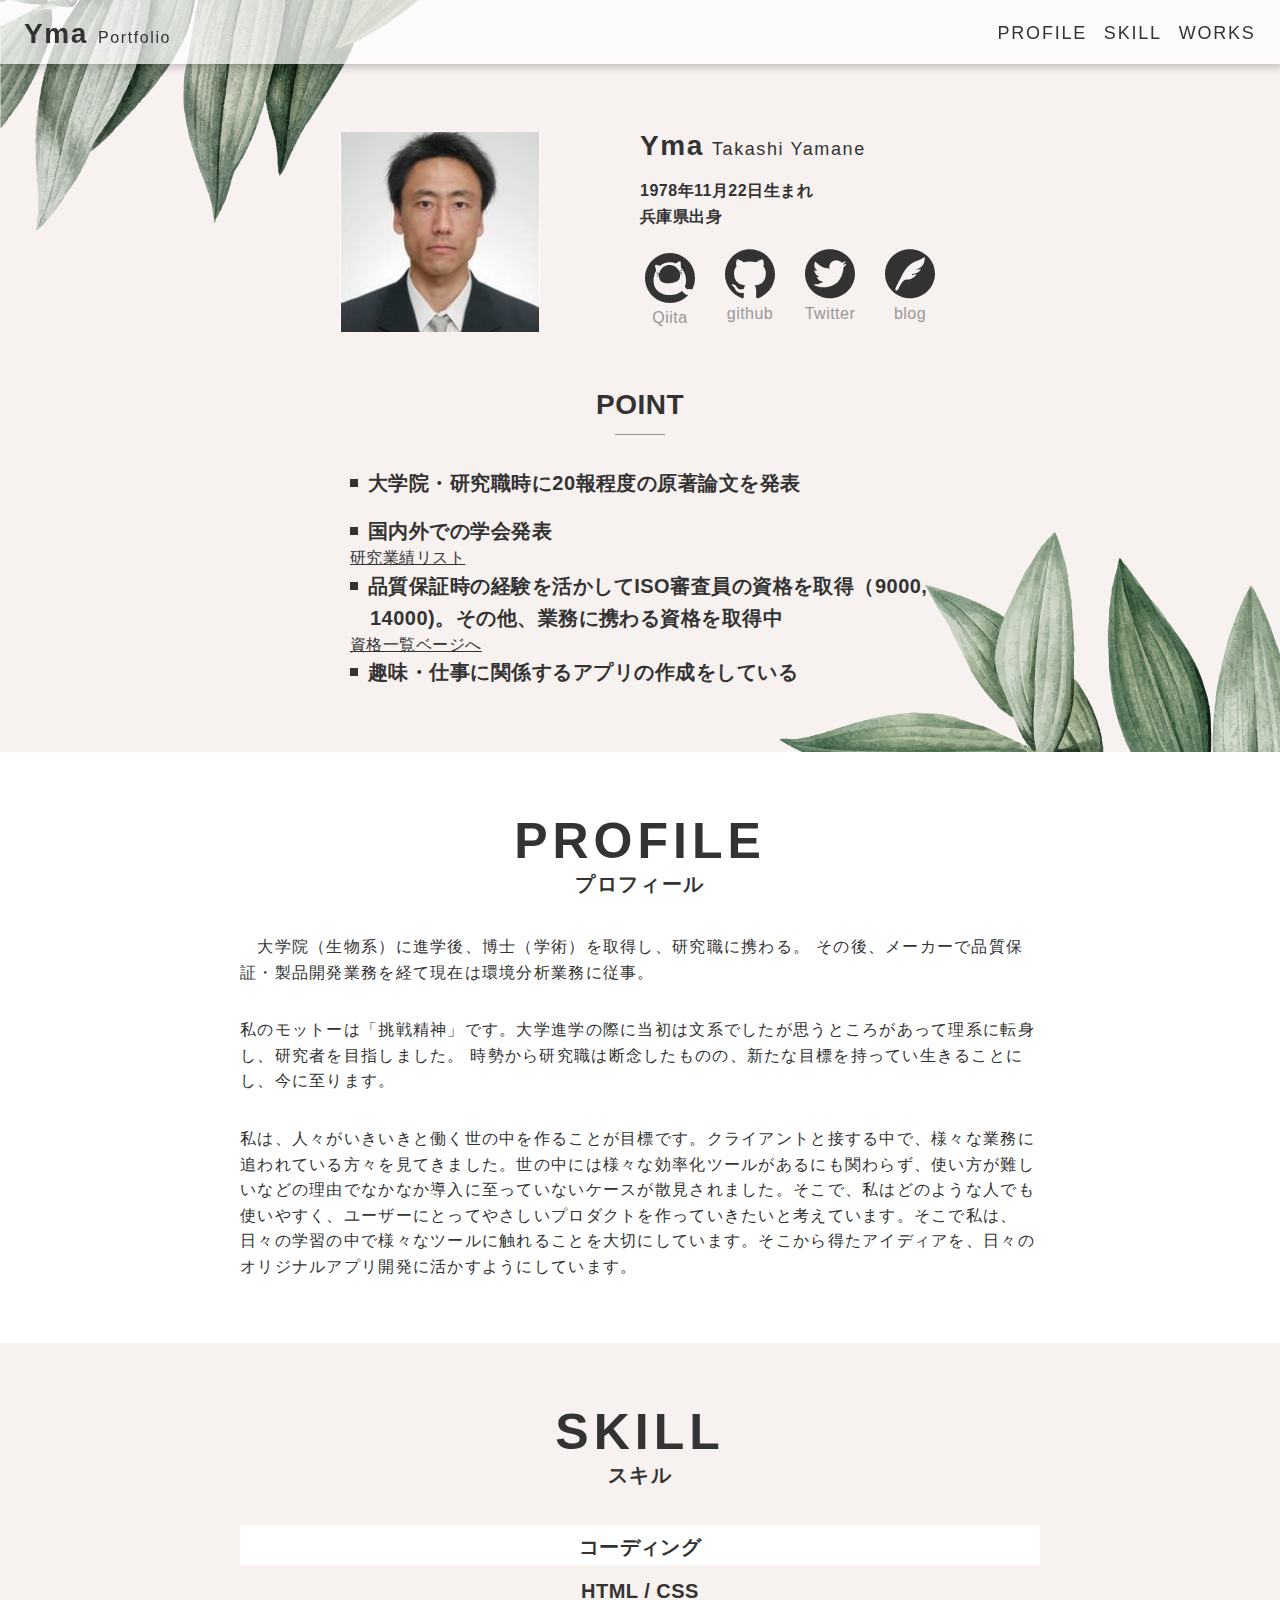
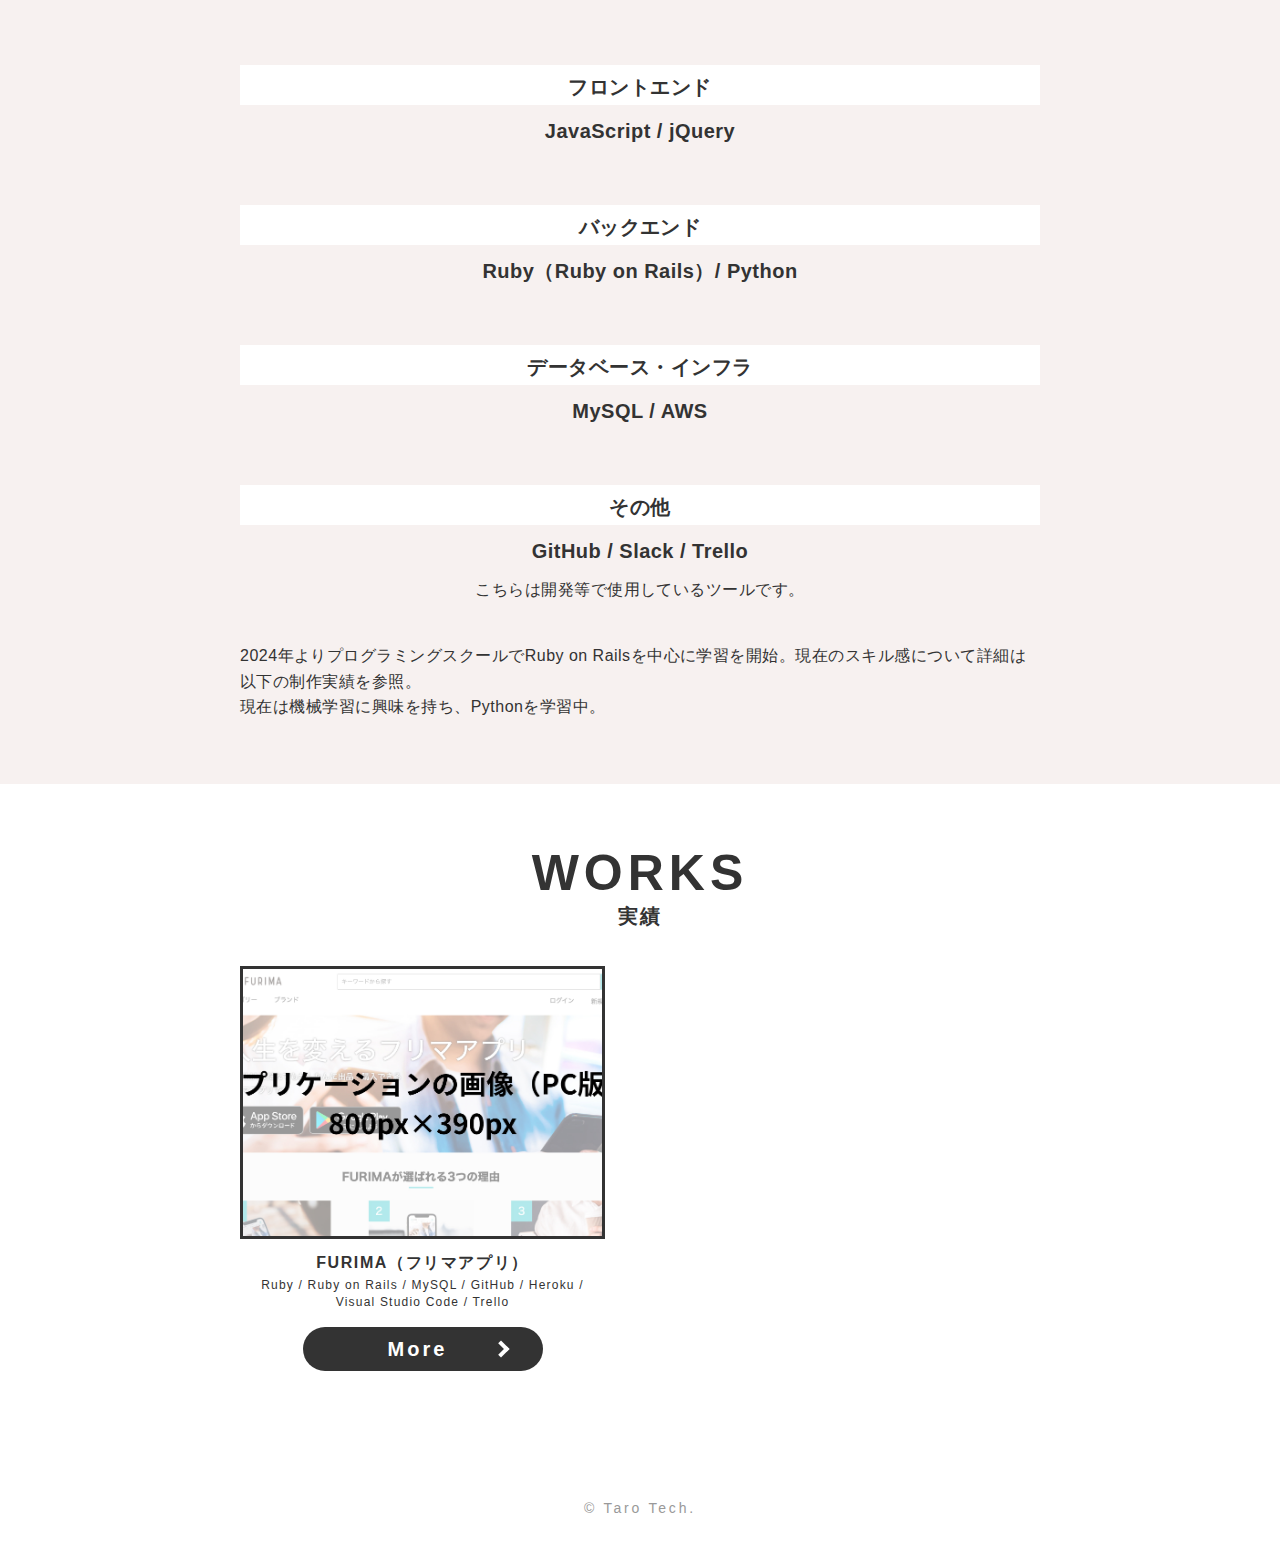
==== commit c7fa6f9a: "change" ====
--- a/index.html
+++ b/index.html
@@ -109,11 +109,11 @@
                 その後、メーカーで品質保証・製品開発業務を経て現在は環境分析業務に従事。
               </p>
               <p> 
-                私のモットーは「挑戦精神」です。当初は文系でしたが思うところがあって理系に転身し、研究者を目指しました。
-                時勢から研究職は断念したものの、新たな目標を持って生活を立て直し、今に至ります。
+                私のモットーは「挑戦精神」です。大学進学の際に当初は文系でしたが思うところがあって理系に転身し、研究者を目指しました。
+                時勢から研究職は断念したものの、新たな目標を持ってい生きることにし、今に至ります。
               </p>
               <p>
-                私は、あまねく業務を効率化し、人々がいきいきと働く世の中を作ることが目標です。クライアントと接する中で、様々な業務に追われている方々を見てきました。世の中には様々な効率化ツールがあるにも関わらず、使い方が難しいなどの理由でなかなか導入に至っていないケースが散見されました。そこで、私はどのような人でも使いやすく、ユーザーにとってやさしいプロダクトを作っていきたいと考えています。そこで私は、日々の学習の中で様々なツールに触れることを大切にしています。そこから得たアイディアを、日々のオリジナルアプリ開発に活かすようにしています。
+                私は、人々がいきいきと働く世の中を作ることが目標です。クライアントと接する中で、様々な業務に追われている方々を見てきました。世の中には様々な効率化ツールがあるにも関わらず、使い方が難しいなどの理由でなかなか導入に至っていないケースが散見されました。そこで、私はどのような人でも使いやすく、ユーザーにとってやさしいプロダクトを作っていきたいと考えています。そこで私は、日々の学習の中で様々なツールに触れることを大切にしています。そこから得たアイディアを、日々のオリジナルアプリ開発に活かすようにしています。
               </p>
             </div>
           </div>
